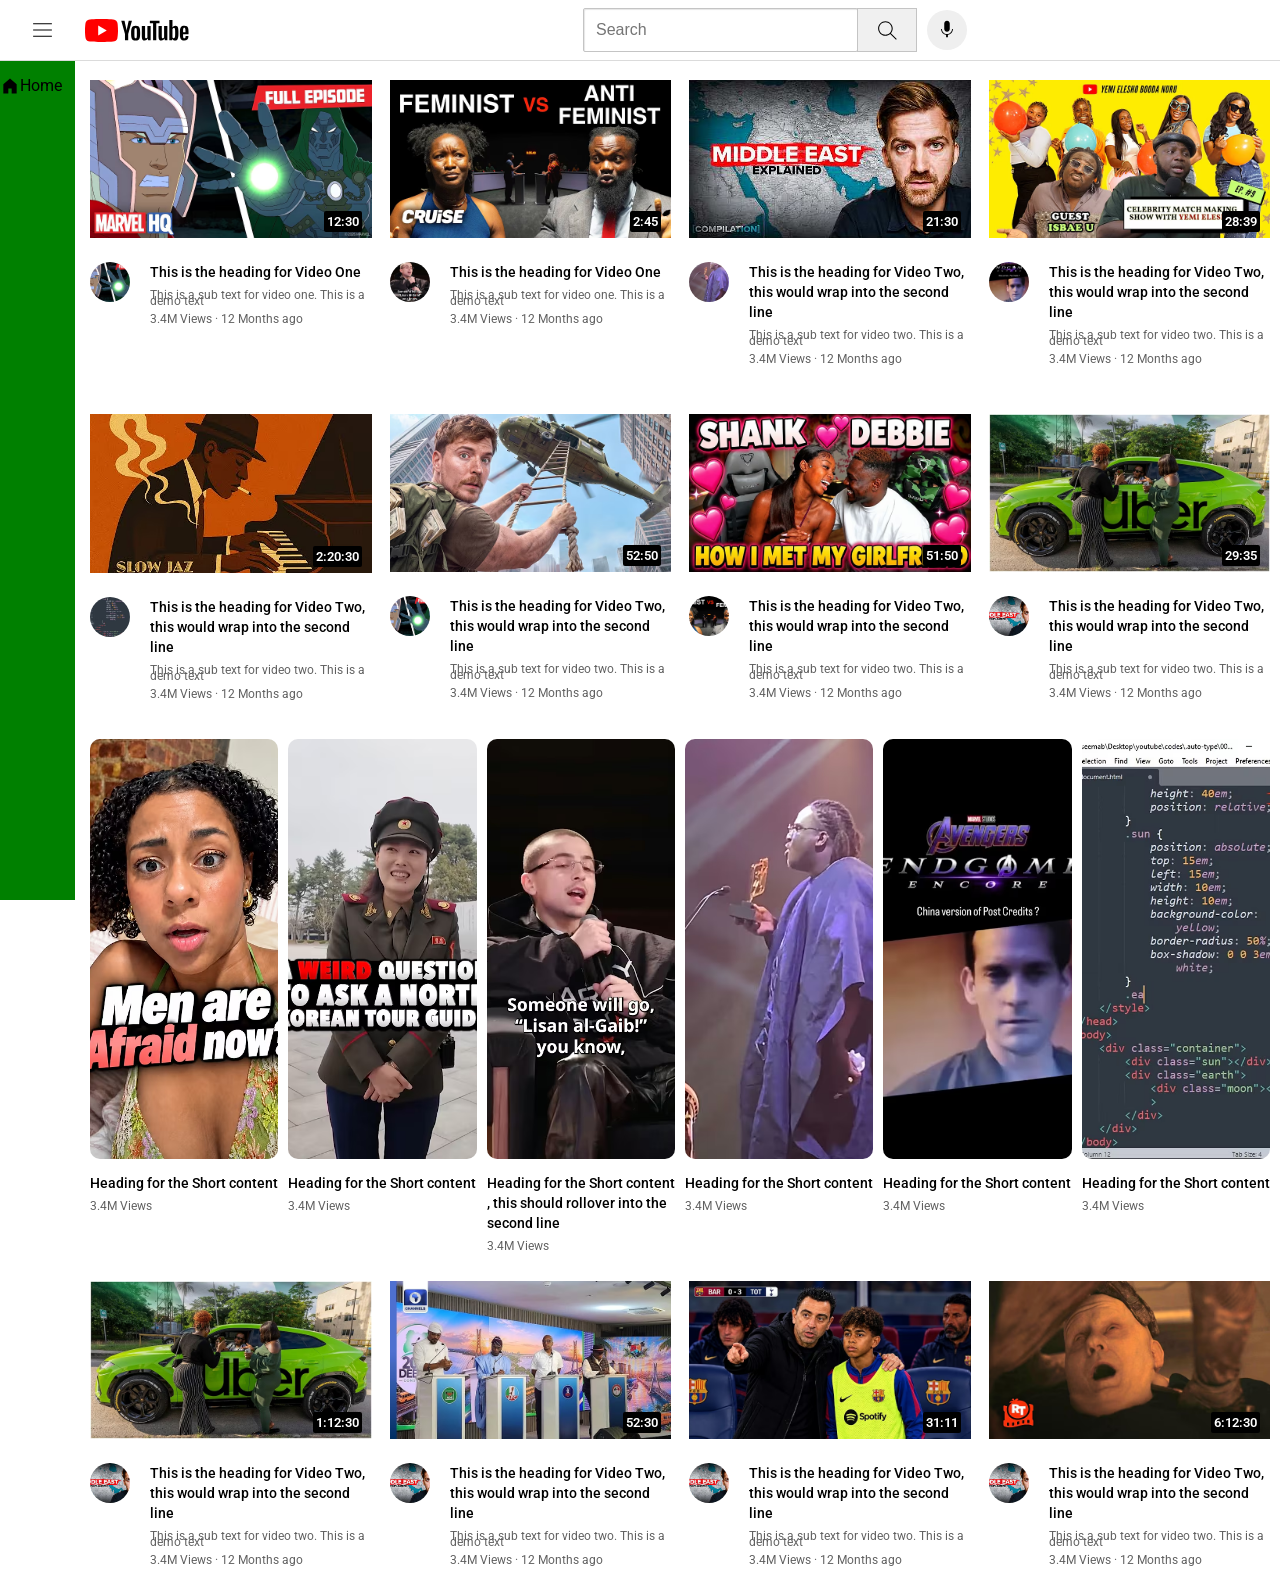
==== Youtube-build/youtube.html @ 96f2fd18 "ed sic ed nictum ed nitacvre" ====
<!DOCTYPE html>
<html>
  <head>
    <title>Youtube's Practice Build</title>
    <link rel="stylesheet" href="styles/header.css">
	<link rel="stylesheet" href="styles/content.css">
	<link rel="stylesheet" href="styles/sidebar.css">
		<link rel="preconnect" href="https://fonts.googleapis.com">
		<link rel="preconnect" href="https://fonts.gstatic.com" crossorigin>
		<link href="https://fonts.googleapis.com/css2?family=Roboto:ital,wght@0,100..900;1,100..900&display=swap" rel="stylesheet">
  </head>

  <body>
	<!-- main-website-header -->
	<div class="main-header">
		<div class="left-header">
			<img class="hamburg"
			src="icons/hamburger-menu.svg">
			<img class="ytlogo"
			src="icons/youtube-logo.svg">
		</div>
		<div class="middle-header">
			<input class="search-bar" type="text-area" 
        	placeholder="Search">
			<button class="search">
				<img class="search-img"
				src="icons/search.svg">
			</button>
			<button class="voice">
				<img class="voice-img"
				src="icons/voice-search-icon.svg">
			</button>
		</div>
		<div class="right-header">
			<button class="upload">
				<img class="noted" src="icons/upload.svg">	
			</button>
			<button class="apps">
				<img class="noted"src="icons/youtube-apps.svg">
			</button>
			<div class="notifications">
				<img class="noted" src="icons/notifications.svg">
				<div class="notification-counter">
						3
				</div>
			</div>
			</button>
			<img class="channel-img" src="img-1.jpg">
			</button>
		</div>
		
	</div>

	<div class="sidebar">
		<div class="sidebar-content">
			<img class="sidebar-icon" src="icons/home.svg">
			<p>
				Home 
			</p>
		</div>
		<div></div>
		<div></div>
		<div></div>
		<div></div>
		<div></div>

	</div>	

<!-- website-content-start-section -->
  <div class="website-content">
	<div class="container">
		<div class="first-row">
		<img class= "img-1" src="img-1.jpg"> 
			<div class="video-time">
					12:30
			</div>
		</div>
		<div class="second-row">
			<div>
				<img class= "thumbnail" src ="img-1.jpg">
			</div>
			<div>
						<p class= "text-header">
			This is the heading for Video One
		</p>
		<p class="subtext">
			This is a sub text for video one. This is a demo text
		</p>
		<p class="stats">
			3.4M Views &#183; 12 Months ago
		</p>
			</div>
		</div>
	</div>

		<div class="container">
		<div class="first-row">
		<img class= "img-1" src="img-2.jpg"> 
			<div class="video-time">
					2:45
			</div>
		</div>
		<div class="second-row">
			<div>
				<img class= "thumbnail" src ="img-02.jpg">
			</div>
			<div>
						<p class= "text-header">
			This is the heading for Video One
		</p>
		<p class="subtext">
			This is a sub text for video one. This is a demo text
		</p>
		<p class="stats">
			3.4M Views &#183; 12 Months ago
		</p>
			</div>
		</div>
	</div>
  		

	<div class="container">
			<div class="first-row">
				<img class= "img-1" src="img-3.jpg"> 
					<div class="video-time">
					21:30
					</div>
			</div>
			<div class="second-row">
				<div>
						<img class= "thumbnail" src="img-03.jpg">
				</div>
				<div>
						<p class= "text-header">
					This is the heading for Video Two, this would wrap into the second line
				</p>
				<p class="subtext">
			This is a sub text for video two. This is a demo text
				</p>
			<p class="stats">
			3.4M Views &#183; 12 Months ago
				</p>
				</div>
			</div>
	</div>


	<div class="container">
			<div class="first-row">
				<img class= "img-1" src="img-4.jpg"> 
					<div class="video-time">
					28:39
				  </div>
			</div>
			<div class="second-row">
				<div>
						<img class= "thumbnail" src="img-04.jpg">
				</div>
				<div>
						<p class= "text-header">
					This is the heading for Video Two, this would wrap into the second line
				</p>
				<p class="subtext">
			This is a sub text for video two. This is a demo text
				</p>
			<p class="stats">
			3.4M Views &#183; 12 Months ago
				</p>
				</div>
			</div>
	</div>

	<div class="container">
			<div class="first-row">
				<img class= "img-1" src="img-5.jpg">
					<div class="video-time">
							2:20:30
					</div> 
			</div>
			<div class="second-row">
				<div>
						<img class= "thumbnail" src="img-05.jpg">
				</div>
				<div>
						<p class= "text-header">
					This is the heading for Video Two, this would wrap into the second line
				</p>
				<p class="subtext">
			This is a sub text for video two. This is a demo text
				</p>
			<p class="stats">
			3.4M Views &#183; 12 Months ago
				</p>
				</div>
			</div>
	</div>

	<div class="container">
			<div class="first-row">
				<img class= "img-1" src="img-6.jpg"> 
					<div class="video-time">
					52:50
					</div>
			</div>
			<div class="second-row">
				<div>
						<img class= "thumbnail" src="img-1.jpg">
				</div>
				<div>
						<p class= "text-header">
					This is the heading for Video Two, this would wrap into the second line
				</p>
				<p class="subtext">
			This is a sub text for video two. This is a demo text
				</p>
			<p class="stats">
			3.4M Views &#183; 12 Months ago
				</p>
				</div>
			</div>
	</div>


	<div class="container">
			<div class="first-row">
				<img class= "img-1" src="img-7.jpg"> 
					<div class="video-time">
					51:50
					</div>
			</div>
			<div class="second-row">
				<div>
						<img class= "thumbnail" src="img-2.jpg">
				</div>
				<div>
						<p class= "text-header">
					This is the heading for Video Two, this would wrap into the second line
				</p>
				<p class="subtext">
			This is a sub text for video two. This is a demo text
				</p>
			<p class="stats">
			3.4M Views &#183; 12 Months ago
				</p>
				</div>
			</div>
	</div>

	<div class="container">
			<div class="first-row">
				<img class= "img-1" src="img-8.jpg"> 
					<div class="video-time">
					29:35
					</div>
			</div>
			<div class="second-row">
				<div>
						<img class= "thumbnail" src="img-3.jpg">
				</div>
				<div>
						<p class= "text-header">
					This is the heading for Video Two, this would wrap into the second line
				</p>
				<p class="subtext">
			This is a sub text for video two. This is a demo text
				</p>
			<p class="stats">
			3.4M Views &#183; 12 Months ago
				</p>
				</div>
			</div>
	</div>

</div>     
<!-- website-content-end- -->

<!-- short section begins here  -->
 <div class = "shorts-content">
	<div class= "scont"> 
		<div>
			<img class="short-img" src="img-01.jpg">
		</div>
		<div class="shortcontent-second">
			<div>
				<p class="shortcontent-heading">
					Heading for the Short content </p>
			</div>
			<div>
			<p class="shortcontent-stats">
				3.4M Views </p>
			</div>
		</div>
	</div>

	<div class= "scont"> 
		<div>
			<img class="short-img" src="img-07.jpg">
		</div>
		<div class="shortcontent-second">
			<div>
				<p class="shortcontent-heading">
					Heading for the Short content </p>
			</div>
			<div>
			<p class="shortcontent-stats">
				3.4M Views </p>
			</div>
		</div>
	</div>

	<div class= "scont"> 
		<div>
			<img class="short-img" src="img-02.jpg">
		</div>
		<div class="shortcontent-second">
			<div>
				<p class="shortcontent-heading">
					Heading for the Short content , this should rollover into the second line</p>
			</div>
			<div>
			<p class="shortcontent-stats">
				3.4M Views </p>
			</div>
		</div>
	</div>

	<div class= "scont"> 
		<div>
			<img class="short-img" src="img-03.jpg">
		</div>
		<div class="shortcontent-second">
			<div>
				<p class="shortcontent-heading">
					Heading for the Short content </p>
			</div>
			<div>
			<p class="shortcontent-stats">
				3.4M Views </p>
			</div>
		</div>
	</div>

	<div class= "scont"> 
		<div>
			<img class="short-img" src="img-04.jpg">
		</div>
		<div class="shortcontent-second">
			<div>
				<p class="shortcontent-heading">
					Heading for the Short content </p>
			</div>
			<div>
			<p class="shortcontent-stats">
				3.4M Views </p>
			</div>
		</div>
	</div>

	<div class= "scont"> 
		<div>
			<img class="short-img" src="img-05.jpg">
		</div>
		<div class="shortcontent-second">
			<div>
				<p class="shortcontent-heading">
					Heading for the Short content </p>
			</div>
			<div>
			<p class="shortcontent-stats">
				3.4M Views </p>
			</div>
		</div>
	</div>

 </div>

 <!-- short section ends here -->
	
<div class="website-content">

	 <div class="container">
			<div class="first-row">
				<img class= "img-1" src="img-8.jpg"> 
					<div class="video-time">
					1:12:30
					</div>
			</div>
			<div class="second-row">
				<div>
						<img class= "thumbnail" src="img-3.jpg">
				</div>
				<div>
						<p class= "text-header">
					This is the heading for Video Two, this would wrap into the second line
				</p>
				<p class="subtext">
			This is a sub text for video two. This is a demo text
				</p>
			<p class="stats">
			3.4M Views &#183; 12 Months ago
				</p>
				</div>
			</div>
	</div>

	 <div class="container">
			<div class="first-row">
				<img class= "img-1" src="img-9.jpg"> 
					<div class="video-time">
					52:30
					</div>
			</div>
			<div class="second-row">
				<div>
						<img class= "thumbnail" src="img-3.jpg">
				</div>
				<div>
						<p class= "text-header">
					This is the heading for Video Two, this would wrap into the second line
				</p>
				<p class="subtext">
			This is a sub text for video two. This is a demo text
				</p>
			<p class="stats">
			3.4M Views &#183; 12 Months ago
				</p>
				</div>
			</div>
	</div>

	 <div class="container">
			<div class="first-row">
				<img class= "img-1" src="img-10.jpg"> 
					<div class="video-time">
					31:11
					</div>
			</div>
			<div class="second-row">
				<div>
						<img class= "thumbnail" src="img-3.jpg">
				</div>
				<div>
						<p class= "text-header">
					This is the heading for Video Two, this would wrap into the second line
				</p>
				<p class="subtext">
			This is a sub text for video two. This is a demo text
				</p>
			<p class="stats">
			3.4M Views &#183; 12 Months ago
				</p>
				</div>
			</div>
	</div>

	 <div class="container">
			<div class="first-row">
				<img class= "img-1" src="img-11.jpg"> 
					<div class="video-time">
					6:12:30
					</div>
			</div>
			<div class="second-row">
				<div>
						<img class= "thumbnail" src="img-3.jpg">
				</div>
				<div>
						<p class= "text-header">
					This is the heading for Video Two, this would wrap into the second line
				</p>
				<p class="subtext">
			This is a sub text for video two. This is a demo text
				</p>
			<p class="stats">
			3.4M Views &#183; 12 Months ago
				</p>
				</div>
			</div>
	</div>



</div>
  </body>

</html>
---- Youtube-build/styles/header.css ----
/* header styles */
.main-header{
	display:flex;
	flex-direction: row;
    height:60px;
    justify-content: space-between;
    position:fixed;
    top:0;
    right:0;
    left:0;
    background-color:white;
    border-bottom-width:1px;
    border-bottom-style:solid;
    border-bottom-color:rgb(219, 219, 219);
    z-index: 100;
}

.left-header{
    width: 10%;
    align-items: center;
    display:flex;
}

.hamburg{
    height:25px;
    margin-left: 30px;
    margin-right:30px;
}

.ytlogo{
    height:23px;
}

.middle-header{
    flex:1;
    margin-left:455px;
    margin-right: 455px;
    min-width: 30%;
    display:flex;
    align-items:center;
}
.search-bar{
  height:40px;
  flex:1;
  font-size:16px;
  border-width:1px;
  border-style:solid;
  border-color: rgb(196, 196, 196);
  border-radius: 2px;
  box-shadow: inset 1px 1px 1px rgba(0, 0, 0, 0.1);
  width:0;

}

.search-bar::placeholder{
    font-size: 16px;
    padding-left: 10px;

}
.search{
    height:44px;
    width: 60px;
    background-color: rgb(240, 240, 240);
    border-width:1px;
    border-style:solid;
    border-color: rgb(196, 196, 196);
    margin-left:-1px;
}
.search-img{
    height:25px;
    margin-top: 3px;
}

.voice{
    height:40px;
    width: 40px;
    margin-left:10px;
    border-style:none;
    border-radius:20px;
}

.voice-img{
    height:22px;
}

.right-header{
    width:14%;
    display:flex;
    align-items:center;
    justify-content: space-evenly;
}

.upload{
    width:40px;
    height:40px;
    border-style:none;
    background-color: white;
}

.apps{
    width:40px;
    height:40px;
    border-style:none;
    background-color: white;
}

.notifications{
    width:40px;
    height:40px;
    border-style:none;
    background-color: white;
    position:relative;
    padding:0;
}
.notification-counter{
    position:absolute;
    top:0;
    right:0;
    background-color: red;
    color: white;   
    font-size: 11px;
    font-family: Roboto, Arial;
    padding: 2px 5px;
    border-radius: 10px;  
}

.noted{
    height:25px;
}

.channel-img{
	width:30px;
	height: 30px;
	border-radius: 20px;
	object-fit: cover;
}
---- Youtube-build/styles/content.css ----
body{      
  font-family: "Roboto", Arial;
  margin:0;
  padding-top:80px;
  padding-left:80px;
}


/* website-content */


.website-content{
	display:grid;
	grid-template-columns:repeat(4, 1fr);
	column-gap:18px;
	row-gap:40px;
	margin-left:10px;
	margin-right:10px;
}
 .first-row{
	  position:relative;

 }
 .img-1{
  width:100%;

}

.video-time{
	background-color: black;
	color:white;
	position:absolute;
	right: 10px;
	bottom: 10px;
	font-size: 13px;
	padding:3px;
	font-family: "Roboto", Arial;
	font-weight: 600;
	border-radius:2px;
}

.second-row{
	margin-top: 20px;
	display:grid;
	grid-template-columns: 60px 1fr;	
	
}

.thumbnail{
	width:40px;
	height: 40px;
	border-radius: 30px;
	object-fit: cover;
}

.text-header{
	font-size: 14px;
	font-weight: 500;
	margin-top: 0px;
	margin-bottom: 10px;
	line-height: 20px;
}

.subtext, .stats{
	font-size: 12px;
	line-height:6px;
	color: rgb(96, 96, 96);
	margin-top: 0px;
	font-weight: 400;
}

.shorts-content{
	display:grid;
	grid-template-columns: repeat(6, 1fr);
	column-gap:10px;
	margin-left:10px;
	margin-right:10px;
	margin-top:30px;
	margin-bottom:20px;
}


.short-img{
	width: 100%;
	height:420px;
	object-fit: cover;
	border-radius: 10px;
}
.shortcontent-heading{
	font-size: 14px;
	font-weight: 500;
	margin-top: 10px;
	margin-bottom: 10px;
	line-height: 20px;
}

.shortcontent-stats{
	font-size: 12px;
	line-height:6px;
	color: rgb(96, 96, 96);
	margin-top: 0px;
	font-weight: 400;
}
---- Youtube-build/styles/sidebar.css ----
.sidebar{
    background-color: green;
    position:fixed;
    bottom:0;
    left:0;
    width:75px;
    top: 60px;

}

.sidebar-icon{
    height:20px;
}

.sidebar-content{
    display:flex;
    align-items: center;
}
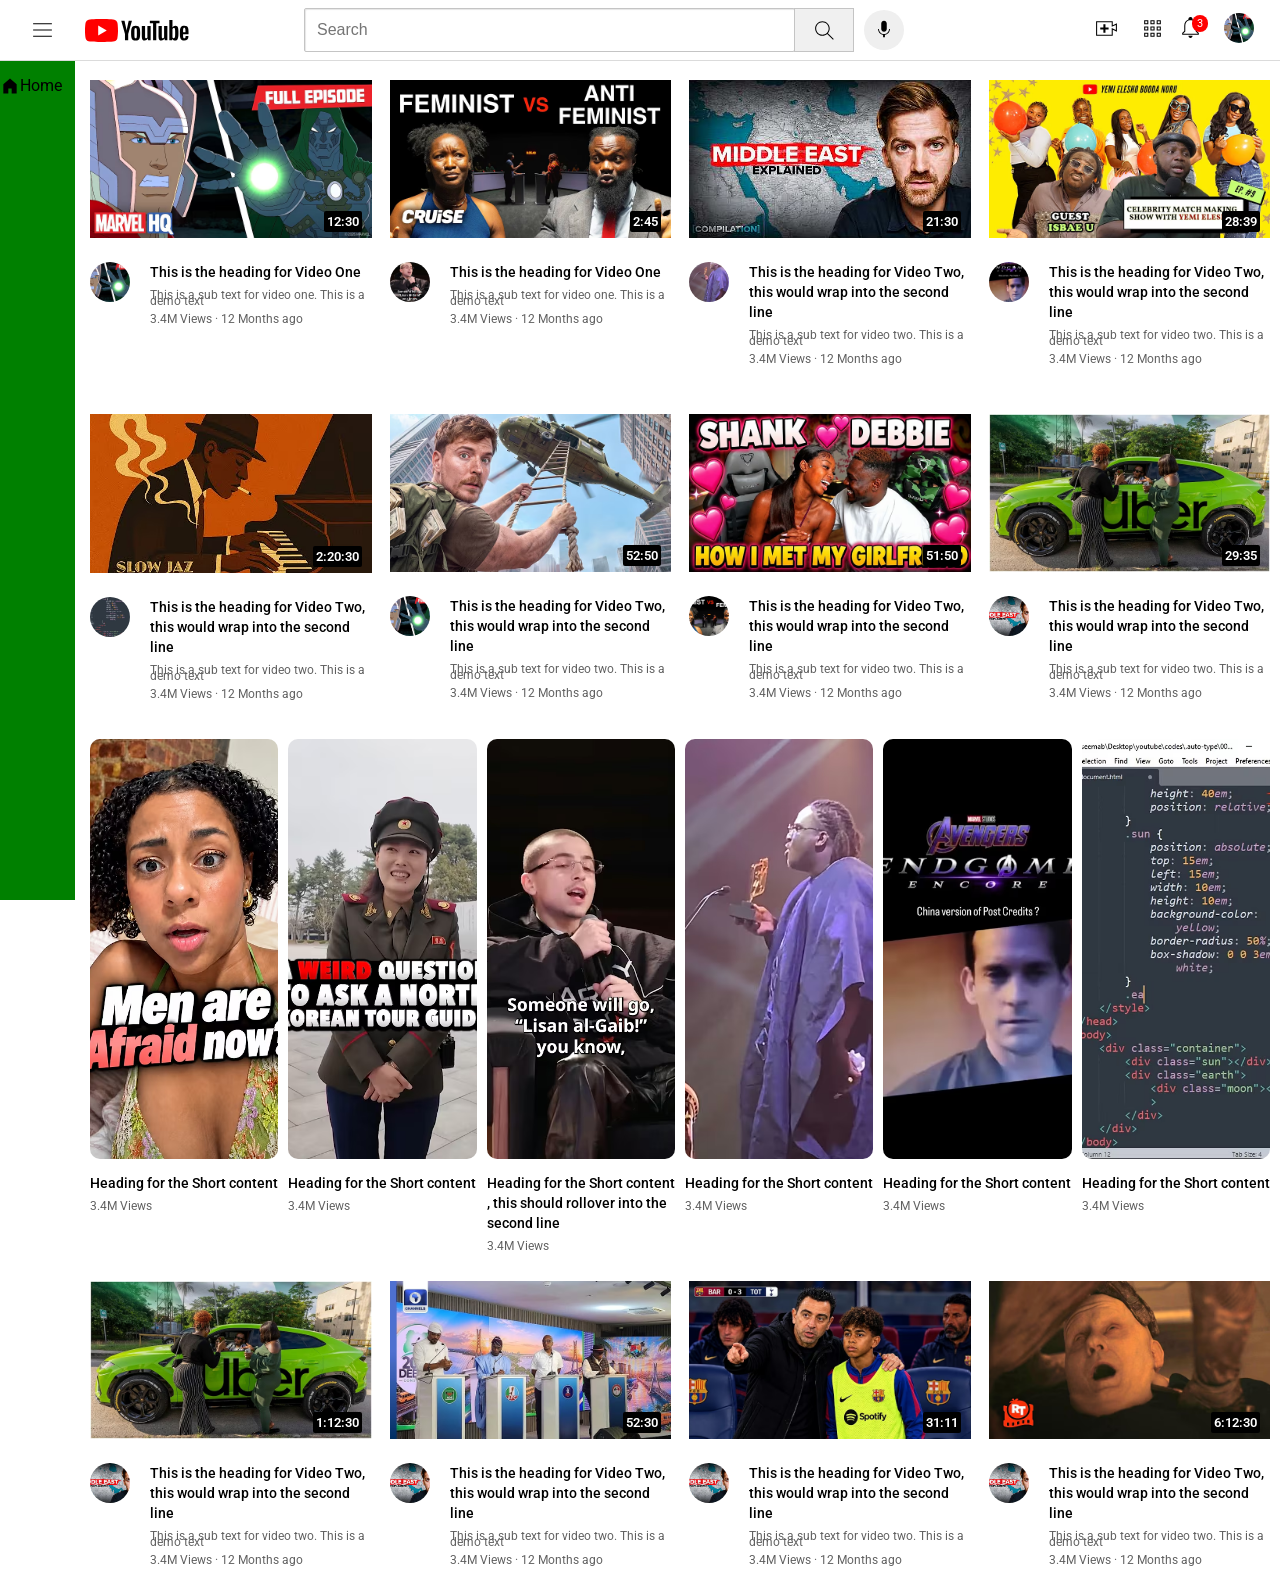
==== commit 5832fbc0: "fixx" ====
--- a/Youtube-build/youtube.html
+++ b/Youtube-build/youtube.html
@@ -12,7 +12,7 @@
 
   <body>
 	<!-- main-website-header -->
-	<div class="main-header">
+	<section class="main-header">
 		<div class="left-header">
 			<img class="hamburg"
 			src="icons/hamburger-menu.svg">
@@ -49,9 +49,9 @@
 			</button>
 		</div>
 		
-	</div>
-
-	<div class="sidebar">
+	</section>
+
+	<section class="sidebar">
 		<div class="sidebar-content">
 			<img class="sidebar-icon" src="icons/home.svg">
 			<p>
@@ -64,10 +64,10 @@
 		<div></div>
 		<div></div>
 
-	</div>	
+	</section>	
 
 <!-- website-content-start-section -->
-  <div class="website-content">
+  <section class="website-content">
 	<div class="container">
 		<div class="first-row">
 		<img class= "img-1" src="img-1.jpg"> 
@@ -271,11 +271,11 @@
 			</div>
 	</div>
 
-</div>     
+</section>     
 <!-- website-content-end- -->
 
 <!-- short section begins here  -->
- <div class = "shorts-content">
+ <section class = "shorts-content">
 	<div class= "scont"> 
 		<div>
 			<img class="short-img" src="img-01.jpg">
@@ -372,11 +372,11 @@
 		</div>
 	</div>
 
- </div>
+</section>
 
  <!-- short section ends here -->
 	
-<div class="website-content">
+<section class="website-content">
 
 	 <div class="container">
 			<div class="first-row">
@@ -480,7 +480,7 @@
 
 
 
-</div>
+</section>
   </body>
 
 </html>
--- a/Youtube-build/styles/header.css
+++ b/Youtube-build/styles/header.css
@@ -19,6 +19,7 @@
     width: 10%;
     align-items: center;
     display:flex;
+    flex-shrink: 0;
 }
 
 .hamburg{
@@ -31,14 +32,16 @@
     height:23px;
 }
 
-.middle-header{
-    flex:1;
-    margin-left:455px;
-    margin-right: 455px;
-    min-width: 30%;
-    display:flex;
-    align-items:center;
+.middle-header {
+    flex: 1;
+    min-width: 0;
+    max-width: 600px;
+    margin-left: 40px;
+    margin-right: 40px;
+    display: flex;
+    align-items: center;
 }
+
 .search-bar{
   height:40px;
   flex:1;
@@ -84,10 +87,12 @@
 }
 
 .right-header{
-    width:14%;
+    flex-shrink:0;
     display:flex;
     align-items:center;
-    justify-content: space-evenly;
+    justify-content:space-evenly;
+    padding-right:20px;
+    width:180px;
 }
 
 .upload{
@@ -111,11 +116,12 @@
     background-color: white;
     position:relative;
     padding:0;
+    margin-top: 10px;
 }
 .notification-counter{
     position:absolute;
     top:0;
-    right:0;
+    right: 10px;
     background-color: red;
     color: white;   
     font-size: 11px;
@@ -133,4 +139,5 @@
 	height: 30px;
 	border-radius: 20px;
 	object-fit: cover;
+    margin-bottom:5px;
 }
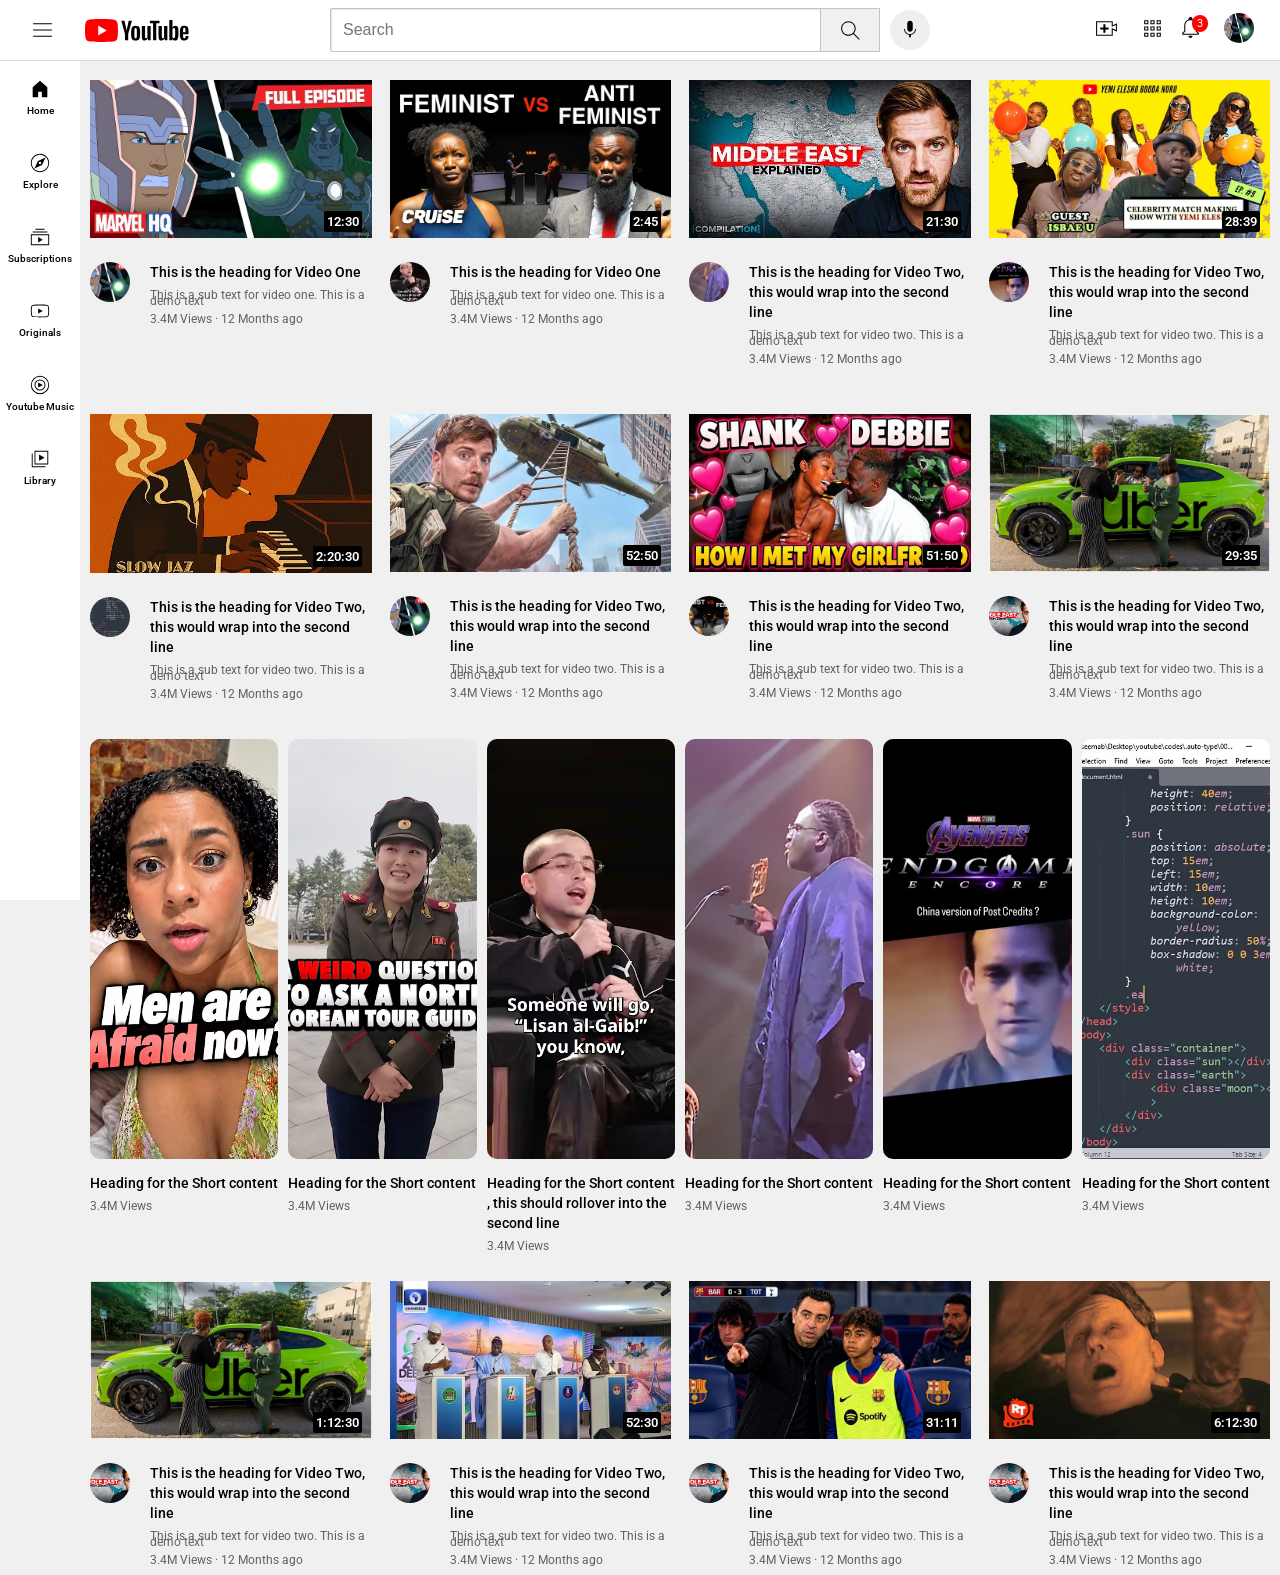
==== commit 21a886d7: "latest changes" ====
--- a/Youtube-build/youtube.html
+++ b/Youtube-build/youtube.html
@@ -53,16 +53,65 @@
 
 	<section class="sidebar">
 		<div class="sidebar-content">
+			<div>
 			<img class="sidebar-icon" src="icons/home.svg">
+			</div>
+			<div class="sidebar-text">
 			<p>
 				Home 
 			</p>
-		</div>
-		<div></div>
-		<div></div>
-		<div></div>
-		<div></div>
-		<div></div>
+			</div>
+		</div>
+		<div class="sidebar-content">
+			<div>
+			<img class="sidebar-icon" src="icons/explore.svg">
+			</div>
+			<div class="sidebar-text">
+			<p>
+				Explore 
+			</p>
+			</div>
+		</div>
+		<div class="sidebar-content">
+			<div>
+			<img class="sidebar-icon" src="icons/subscriptions.svg">
+			</div>
+			<div class="sidebar-text">
+			<p>
+				Subscriptions 
+			</p>
+			</div>
+		</div>
+		<div class="sidebar-content">
+			<div>
+			<img class="sidebar-icon" src="icons/originals.svg">
+			</div>
+			<div class="sidebar-text">
+			<p>
+				Originals
+			</p>
+			</div>
+		</div>
+		<div class="sidebar-content">
+			<div>
+			<img class="sidebar-icon" src="icons/youtube-music.svg">
+			</div>
+			<div class="sidebar-text">
+			<p>
+				Youtube Music
+			</p>
+			</div>
+		</div>
+		<div class="sidebar-content">
+			<div>
+			<img class="sidebar-icon" src="icons/library.svg">
+			</div>
+			<div class="sidebar-text">
+			<p>
+				Library
+			</p>
+			</div>
+		</div>
 
 	</section>	
 
--- a/Youtube-build/styles/header.css
+++ b/Youtube-build/styles/header.css
@@ -16,7 +16,7 @@
 }
 
 .left-header{
-    width: 10%;
+    width: 180px;
     align-items: center;
     display:flex;
     flex-shrink: 0;
@@ -27,9 +27,15 @@
     margin-left: 30px;
     margin-right:30px;
 }
+.hamburg:hover{
+    cursor:pointer;
+}
 
 .ytlogo{
     height:23px;
+}
+.ytlogo:hover{
+    cursor:pointer;
 }
 
 .middle-header {
@@ -58,8 +64,8 @@
 .search-bar::placeholder{
     font-size: 16px;
     padding-left: 10px;
+}
 
-}
 .search{
     height:44px;
     width: 60px;
@@ -68,6 +74,9 @@
     border-style:solid;
     border-color: rgb(196, 196, 196);
     margin-left:-1px;
+}
+.search:hover{
+    cursor:pointer;
 }
 .search-img{
     height:25px;
@@ -81,10 +90,14 @@
     border-style:none;
     border-radius:20px;
 }
+.voice:hover{
+    cursor:pointer;
+}
 
 .voice-img{
     height:22px;
 }
+
 
 .right-header{
     flex-shrink:0;
@@ -118,6 +131,10 @@
     padding:0;
     margin-top: 10px;
 }
+.notifications:hover{
+    cursor:pointer;
+}
+
 .notification-counter{
     position:absolute;
     top:0;
@@ -133,6 +150,9 @@
 .noted{
     height:25px;
 }
+.noted:hover{
+    cursor:pointer;
+}
 
 .channel-img{
 	width:30px;
@@ -140,4 +160,7 @@
 	border-radius: 20px;
 	object-fit: cover;
     margin-bottom:5px;
+}
+.channel-img:hover{
+    cursor:pointer;
 }
--- a/Youtube-build/styles/content.css
+++ b/Youtube-build/styles/content.css
@@ -3,6 +3,7 @@
   margin:0;
   padding-top:80px;
   padding-left:80px;
+  background-color: rgb(240, 240, 240);
 }
 
 
@@ -23,7 +24,9 @@
  }
  .img-1{
   width:100%;
-
+}	
+.img-1:hover{
+	cursor:pointer;
 }
 
 .video-time{
@@ -52,6 +55,9 @@
 	border-radius: 30px;
 	object-fit: cover;
 }
+.thumbnail:hover{
+	cursor:pointer;
+}
 
 .text-header{
 	font-size: 14px;
@@ -60,13 +66,20 @@
 	margin-bottom: 10px;
 	line-height: 20px;
 }
+.text-header:hover{
+	cursor:pointer;
+}
 
-.subtext, .stats{
+.subtext, 
+.stats{
 	font-size: 12px;
 	line-height:6px;
 	color: rgb(96, 96, 96);
 	margin-top: 0px;
 	font-weight: 400;
+}
+.subtext:hover{
+	cursor:pointer;
 }
 
 .shorts-content{
@@ -86,6 +99,11 @@
 	object-fit: cover;
 	border-radius: 10px;
 }
+.short-img:hover, 
+.shortcontent-heading:hover{
+	cursor:pointer;
+}
+
 .shortcontent-heading{
 	font-size: 14px;
 	font-weight: 500;
--- a/Youtube-build/styles/sidebar.css
+++ b/Youtube-build/styles/sidebar.css
@@ -1,18 +1,34 @@
-.sidebar{
-    background-color: green;
-    position:fixed;
-    bottom:0;
-    left:0;
-    width:75px;
+.sidebar {
+    background-color: white;
+    position: fixed;
+    bottom: 0;
+    left: 0;
+    width: 80px;
     top: 60px;
+}
+
+.sidebar-content {
+    display: flex;
+    flex-direction: column;
+    align-items: center;
+    justify-content: center;
+    width: 100%;
+    height: 74px;
+}
+
+.sidebar-content:hover{
+background-color:rgb(216, 216, 216);
+cursor:pointer;
 
 }
-
-.sidebar-icon{
-    height:20px;
+.sidebar-icon {
+    display: block;
+    height: 22px;
 }
 
-.sidebar-content{
-    display:flex;
-    align-items: center;
+.sidebar-text p {
+    margin: 5px 0 0 0;
+    font-family: "Roboto", Arial;
+    font-size: 10px;
+    font-weight: 500;
 }
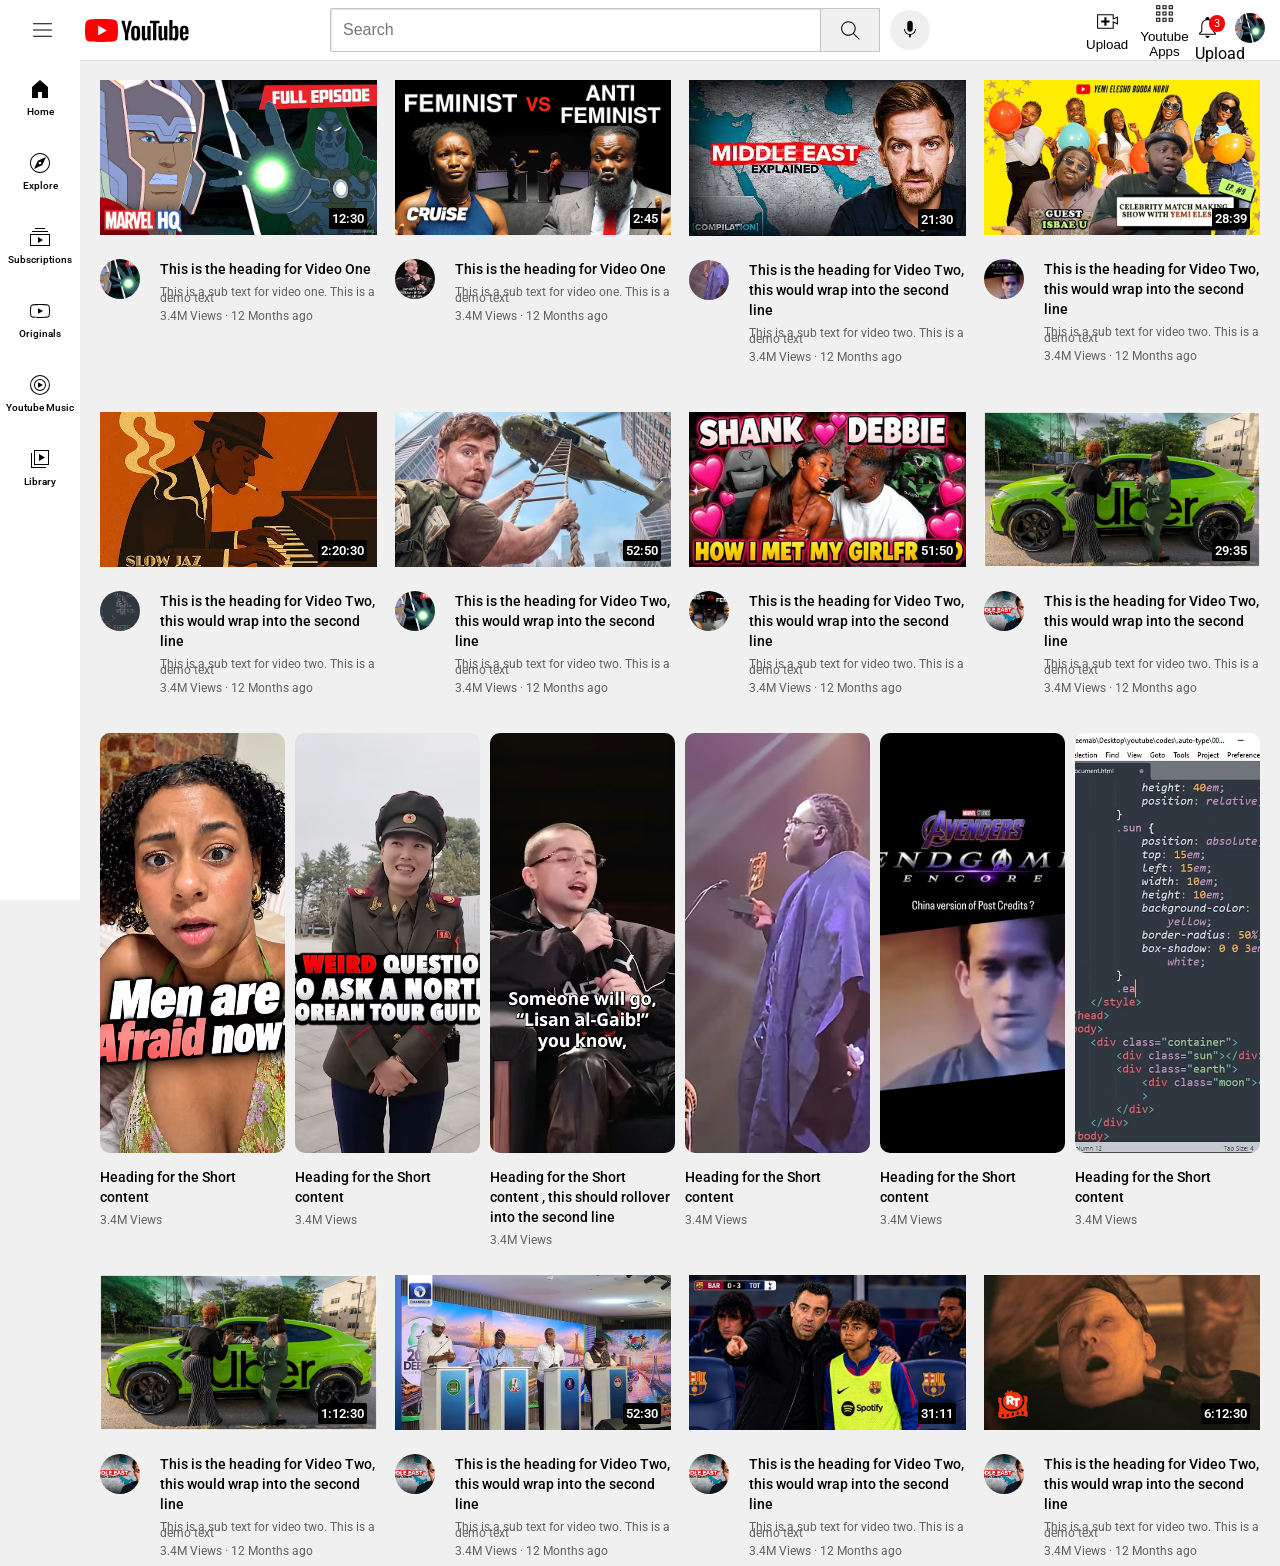
==== commit 048332c9: "Tatunkhamun" ====
--- a/Youtube-build/youtube.html
+++ b/Youtube-build/youtube.html
@@ -25,6 +25,9 @@
 			<button class="search">
 				<img class="search-img"
 				src="icons/search.svg">
+					<div class="tooltip">
+						Search
+					</div>
 			</button>
 			<button class="voice">
 				<img class="voice-img"
@@ -33,16 +36,25 @@
 		</div>
 		<div class="right-header">
 			<button class="upload">
-				<img class="noted" src="icons/upload.svg">	
+				<img class="noted" src="icons/upload.svg">
+				<div class="tooltip">
+					Upload
+				</div>	
 			</button>
 			<button class="apps">
 				<img class="noted"src="icons/youtube-apps.svg">
+				<div class="tooltip">
+					Youtube Apps
+				</div>	
 			</button>
 			<div class="notifications">
 				<img class="noted" src="icons/notifications.svg">
 				<div class="notification-counter">
 						3
 				</div>
+				<div class="tooltip">
+					Upload
+				</div>	
 			</div>
 			</button>
 			<img class="channel-img" src="img-1.jpg">
@@ -54,7 +66,7 @@
 	<section class="sidebar">
 		<div class="sidebar-content">
 			<div>
-			<img class="sidebar-icon" src="icons/home.svg">
+			<img src="icons/home.svg">
 			</div>
 			<div class="sidebar-text">
 			<p>
@@ -64,7 +76,7 @@
 		</div>
 		<div class="sidebar-content">
 			<div>
-			<img class="sidebar-icon" src="icons/explore.svg">
+			<img src="icons/explore.svg">
 			</div>
 			<div class="sidebar-text">
 			<p>
@@ -74,7 +86,7 @@
 		</div>
 		<div class="sidebar-content">
 			<div>
-			<img class="sidebar-icon" src="icons/subscriptions.svg">
+			<img src="icons/subscriptions.svg">
 			</div>
 			<div class="sidebar-text">
 			<p>
@@ -84,7 +96,7 @@
 		</div>
 		<div class="sidebar-content">
 			<div>
-			<img class="sidebar-icon" src="icons/originals.svg">
+			<img src="icons/originals.svg">
 			</div>
 			<div class="sidebar-text">
 			<p>
@@ -94,7 +106,7 @@
 		</div>
 		<div class="sidebar-content">
 			<div>
-			<img class="sidebar-icon" src="icons/youtube-music.svg">
+			<img src="icons/youtube-music.svg">
 			</div>
 			<div class="sidebar-text">
 			<p>
@@ -104,7 +116,7 @@
 		</div>
 		<div class="sidebar-content">
 			<div>
-			<img class="sidebar-icon" src="icons/library.svg">
+			<img src="icons/library.svg">
 			</div>
 			<div class="sidebar-text">
 			<p>
--- a/Youtube-build/styles/header.css
+++ b/Youtube-build/styles/header.css
@@ -74,7 +74,27 @@
     border-style:solid;
     border-color: rgb(196, 196, 196);
     margin-left:-1px;
-}
+    position:relative;
+}
+.search .tooltip{
+    font-family: "Roboto", Arial;
+    position:absolute;
+    bottom: -45px;
+    padding-top: 4px;
+    padding-bottom: 4px;
+    padding-left:8px;
+    padding-right:8px;
+    background-color:gray;
+    color:white;
+    font-size:11px;
+    opacity: 0;
+    transition: opacity(0.15s);
+}
+
+.search:hover .tooltip{
+    opacity:1;
+}
+
 .search:hover{
     cursor:pointer;
 }
@@ -107,19 +127,39 @@
     padding-right:20px;
     width:180px;
 }
+   
 
 .upload{
-    width:40px;
-    height:40px;
     border-style:none;
     background-color: white;
-}
+    position:relative;
+}
+/* .upload:hover .tooltip{
+    opacity:1;
+}
+.tooltip{
+    font-family: "Roboto", Arial;
+    position:absolute;
+    bottom:-35px;
+    margin-left:-10px;
+    padding-top: 4px;
+    padding-bottom: 4px;
+    padding-left:8px;
+    padding-right:8px;
+    background-color:gray;
+    color:white;
+    font-size:11px;
+    opacity: 0;
+} */
+
 
 .apps{
-    width:40px;
-    height:40px;
     border-style:none;
     background-color: white;
+    position:relative;
+}
+.apps:hover .tooltip{
+    opacity:1;
 }
 
 .notifications{
@@ -127,7 +167,7 @@
     height:40px;
     border-style:none;
     background-color: white;
-    position:relative;
+    position:relative;  
     padding:0;
     margin-top: 10px;
 }
@@ -152,6 +192,7 @@
 }
 .noted:hover{
     cursor:pointer;
+    
 }
 
 .channel-img{
--- a/Youtube-build/styles/content.css
+++ b/Youtube-build/styles/content.css
@@ -2,8 +2,10 @@
   font-family: "Roboto", Arial;
   margin:0;
   padding-top:80px;
-  padding-left:80px;
+  padding-left:90px;
+  padding-right:10px;
   background-color: rgb(240, 240, 240);
+  z-index:100;
 }
 
 
--- a/Youtube-build/styles/sidebar.css
+++ b/Youtube-build/styles/sidebar.css
@@ -5,13 +5,14 @@
     left: 0;
     width: 80px;
     top: 60px;
+    z-index:200;
 }
 
 .sidebar-content {
     display: flex;
-    flex-direction: column;
     align-items: center;
     justify-content: center;
+    flex-direction: column;
     width: 100%;
     height: 74px;
 }
@@ -21,9 +22,9 @@
 cursor:pointer;
 
 }
-.sidebar-icon {
+.sidebar-content img {
     display: block;
-    height: 22px;
+    height: 24px;
 }
 
 .sidebar-text p {
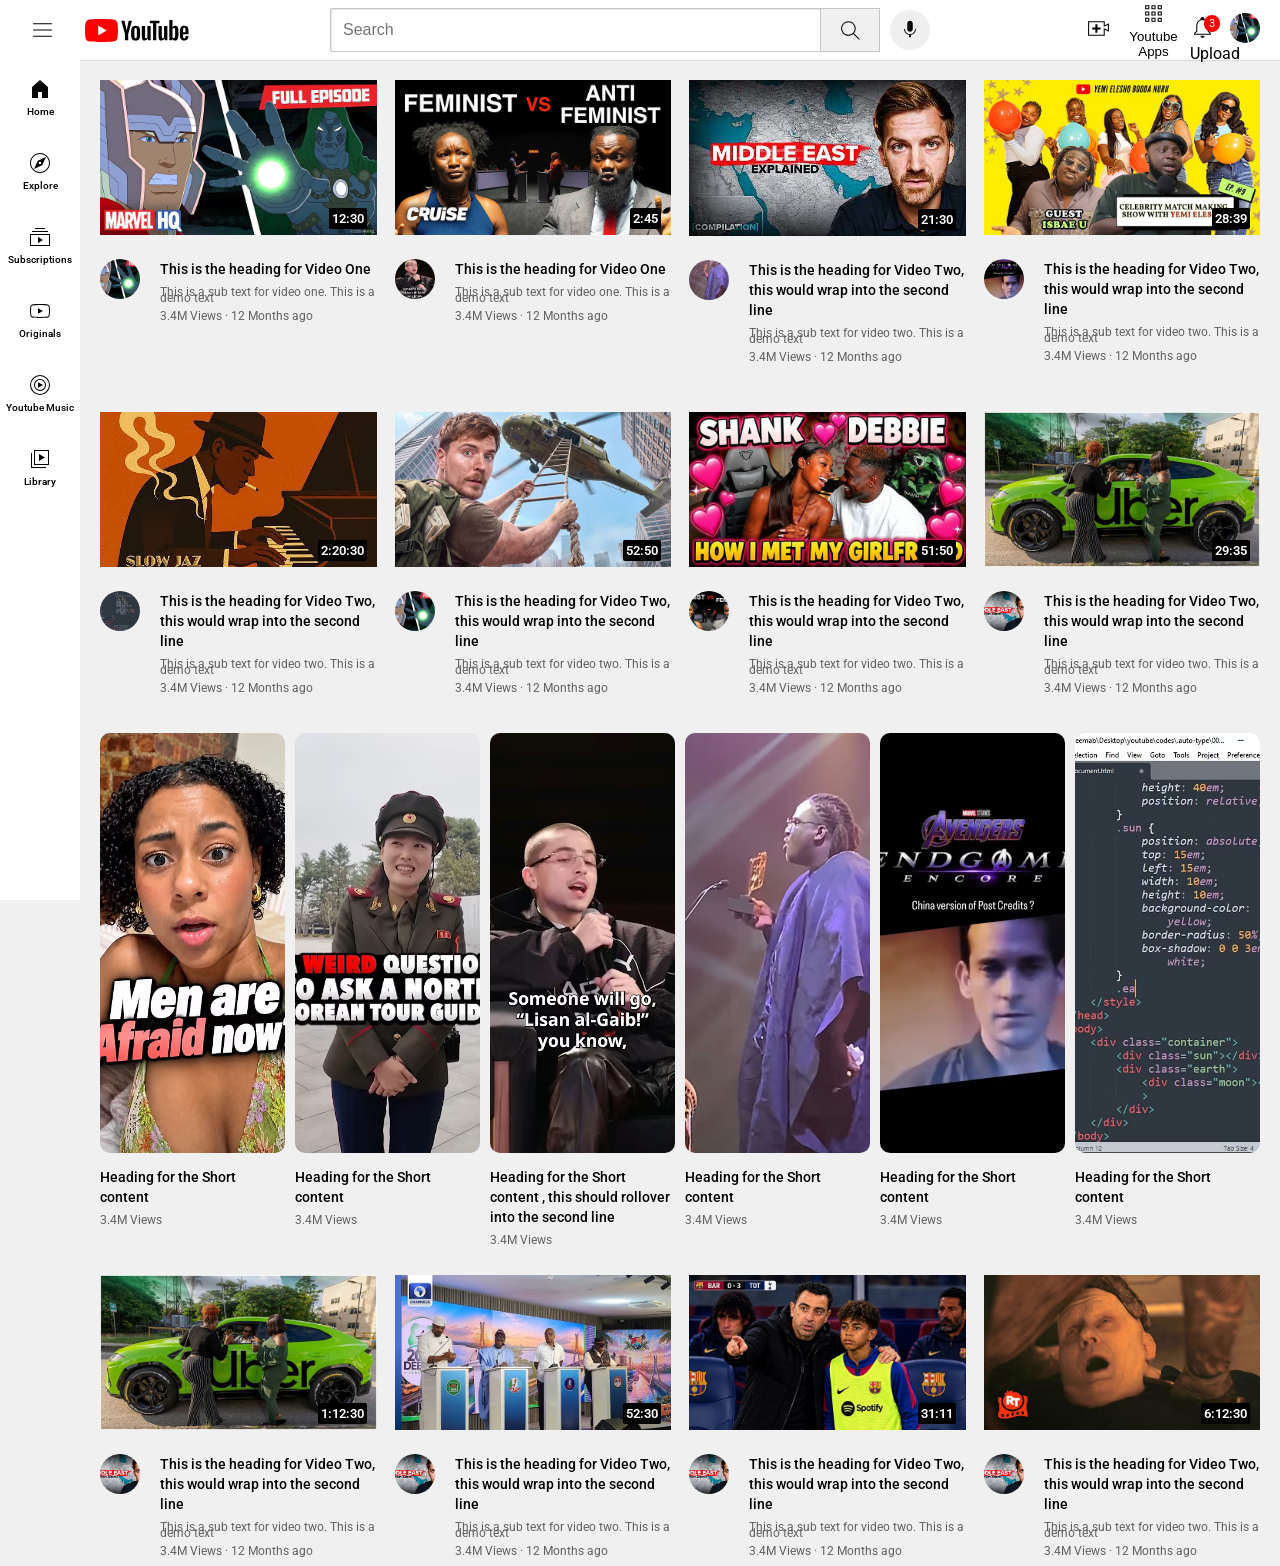
==== commit a8fdc2a4: "holy holy holy" ====
--- a/Youtube-build/youtube.html
+++ b/Youtube-build/youtube.html
@@ -32,6 +32,9 @@
 			<button class="voice">
 				<img class="voice-img"
 				src="icons/voice-search-icon.svg">
+					<div class="tooltip"> 
+						Voice Search 
+					</div>
 			</button>
 		</div>
 		<div class="right-header">
@@ -154,30 +157,30 @@
 		</div>
 	</div>
 
-		<div class="container">
-		<div class="first-row">
-		<img class= "img-1" src="img-2.jpg"> 
-			<div class="video-time">
-					2:45
-			</div>
-		</div>
-		<div class="second-row">
-			<div>
-				<img class= "thumbnail" src ="img-02.jpg">
-			</div>
-			<div>
-						<p class= "text-header">
-			This is the heading for Video One
-		</p>
-		<p class="subtext">
-			This is a sub text for video one. This is a demo text
-		</p>
-		<p class="stats">
-			3.4M Views &#183; 12 Months ago
-		</p>
-			</div>
-		</div>
-	</div>
+	<div class="container">
+			<div class="first-row">
+			<img class= "img-1" src="img-2.jpg"> 
+				<div class="video-time">
+						2:45
+				</div>
+			</div>
+			<div class="second-row">
+				<div>
+					<img class= "thumbnail" src ="img-02.jpg">
+				</div>
+				<div>
+							<p class= "text-header">
+				This is the heading for Video One
+			</p>
+			<p class="subtext">
+				This is a sub text for video one. This is a demo text
+			</p>
+			<p class="stats">
+				3.4M Views &#183; 12 Months ago
+			</p>
+				</div>
+			</div>
+		</div>
   		
 
 	<div class="container">
--- a/Youtube-build/styles/header.css
+++ b/Youtube-build/styles/header.css
@@ -75,20 +75,21 @@
     border-color: rgb(196, 196, 196);
     margin-left:-1px;
     position:relative;
-}
+} 
 .search .tooltip{
     font-family: "Roboto", Arial;
     position:absolute;
-    bottom: -45px;
+    bottom:  -30px;
     padding-top: 4px;
     padding-bottom: 4px;
     padding-left:8px;
     padding-right:8px;
     background-color:gray;
     color:white;
-    font-size:11px;
+    font-size: 12px;
     opacity: 0;
-    transition: opacity(0.15s);
+    transition: opacity 0.15s;
+    pointer-events: none;
 }
 
 .search:hover .tooltip{
@@ -109,6 +110,29 @@
     margin-left:10px;
     border-style:none;
     border-radius:20px;
+    position: relative;
+}
+
+.voice .tooltip{
+    font-family: "Roboto", Arial;
+    position:absolute;
+    bottom:  -30px;
+    left:-30px;
+    padding-top: 4px;
+    padding-bottom: 4px;
+    padding-left:8px;
+    padding-right:8px;
+    background-color:gray;
+    color:white;
+    font-size: 12px;
+    width:70px;
+    opacity: 0;
+    transition: opacity 0.15s;
+    pointer-events: none;
+
+}
+.voice:hover .tooltip{
+    opacity:1;
 }
 .voice:hover{
     cursor:pointer;
@@ -134,13 +158,11 @@
     background-color: white;
     position:relative;
 }
-/* .upload:hover .tooltip{
-    opacity:1;
-}
-.tooltip{
+
+.upload .tooltip{
     font-family: "Roboto", Arial;
     position:absolute;
-    bottom:-35px;
+    bottom:-30px;
     margin-left:-10px;
     padding-top: 4px;
     padding-bottom: 4px;
@@ -149,8 +171,13 @@
     background-color:gray;
     color:white;
     font-size:11px;
+    width:40px; 
     opacity: 0;
-} */
+}
+
+.upload:hover .tooltip{
+    opacity:1;
+}
 
 
 .apps{
--- a/Youtube-build/styles/content.css
+++ b/Youtube-build/styles/content.css
@@ -22,8 +22,8 @@
 }
  .first-row{
 	  position:relative;
+ }
 
- }
  .img-1{
   width:100%;
 }	
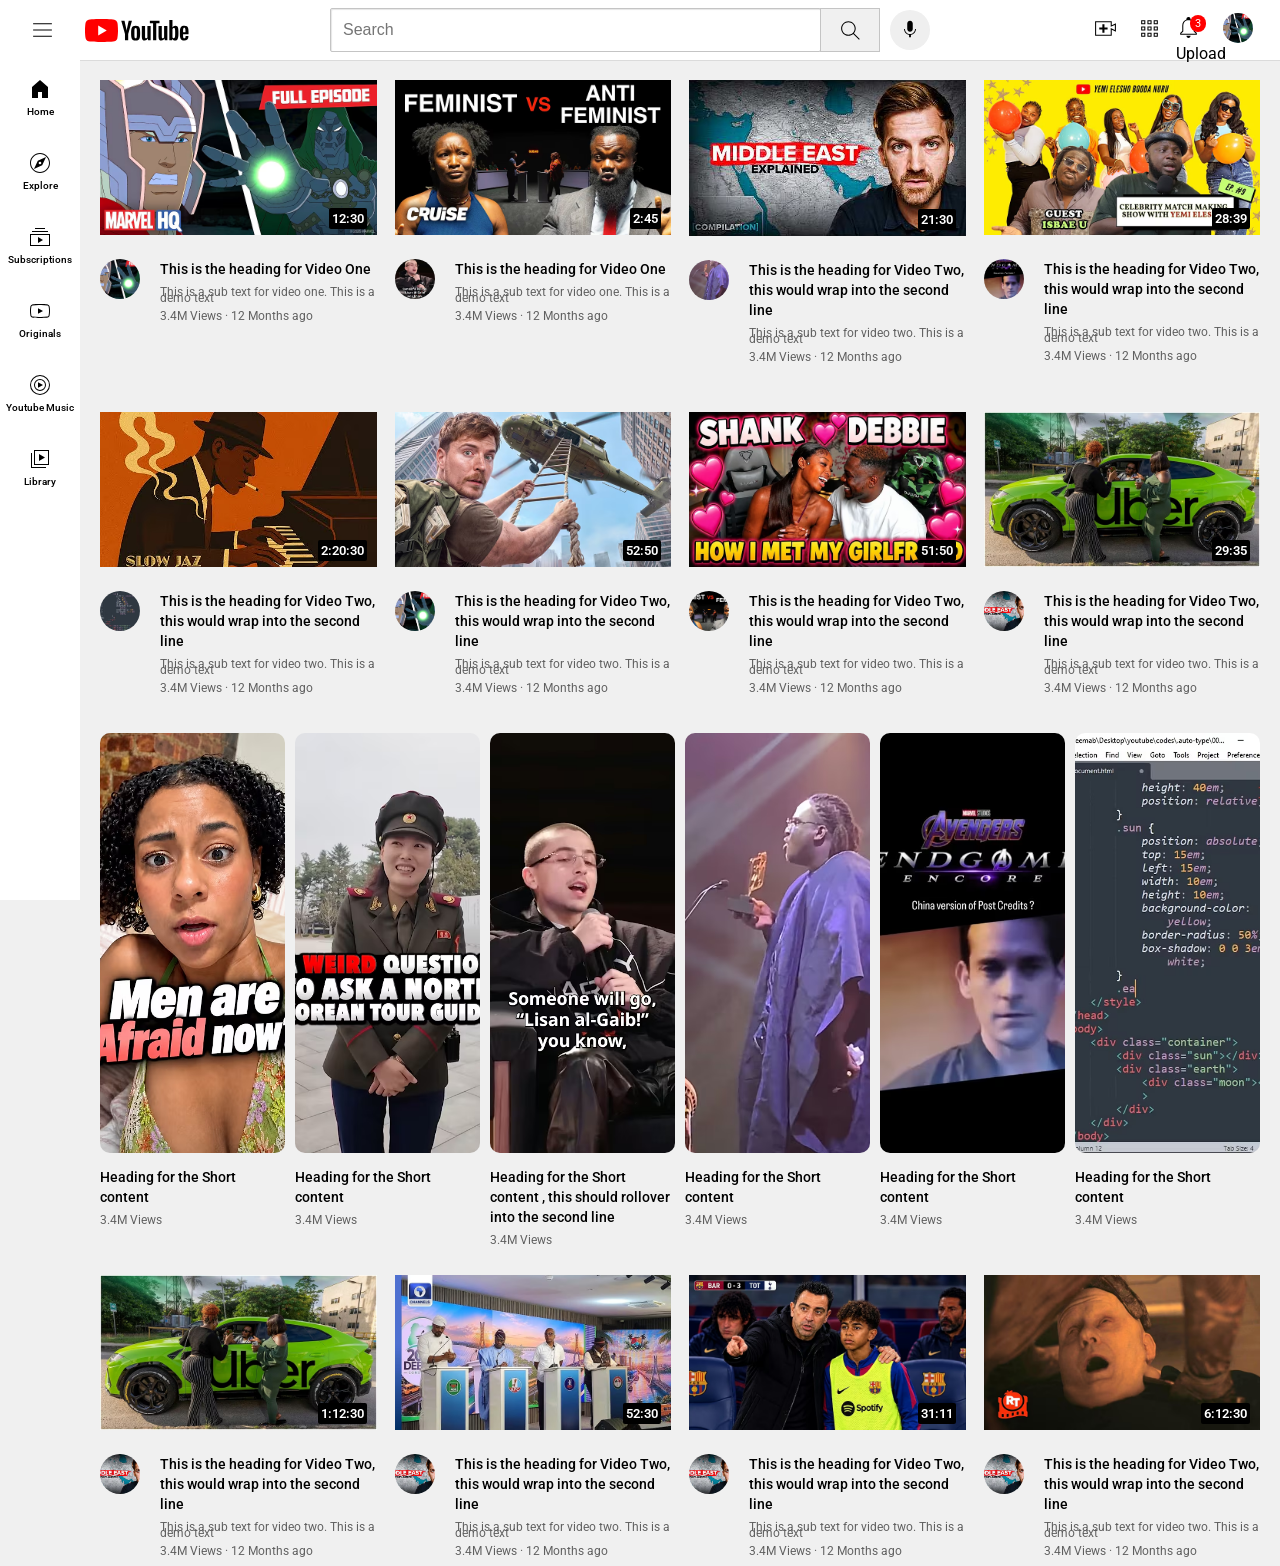
==== commit 764669f6: "neww" ====
--- a/Youtube-build/youtube.html
+++ b/Youtube-build/youtube.html
@@ -33,7 +33,7 @@
 				<img class="voice-img"
 				src="icons/voice-search-icon.svg">
 					<div class="tooltip"> 
-						Voice Search 
+						Search with your voice 
 					</div>
 			</button>
 		</div>
--- a/Youtube-build/styles/header.css
+++ b/Youtube-build/styles/header.css
@@ -92,9 +92,11 @@
     pointer-events: none;
 }
 
-.search:hover .tooltip{
+.search:hover .tooltip,
+.voice:hover .tooltip{
     opacity:1;
 }
+
 
 .search:hover{
     cursor:pointer;
@@ -125,15 +127,13 @@
     background-color:gray;
     color:white;
     font-size: 12px;
-    width:70px;
     opacity: 0;
     transition: opacity 0.15s;
     pointer-events: none;
-
-}
-.voice:hover .tooltip{
-    opacity:1;
-}
+    white-space: nowrap;
+
+}
+
 .voice:hover{
     cursor:pointer;
 }
@@ -159,7 +159,9 @@
     position:relative;
 }
 
-.upload .tooltip{
+.upload .tooltip,
+.apps .tooltip{
+
     font-family: "Roboto", Arial;
     position:absolute;
     bottom:-30px;
@@ -173,6 +175,10 @@
     font-size:11px;
     width:40px; 
     opacity: 0;
+    z-index: 200;
+    transition: opacity 0.15s;
+    pointer-events: none;
+    white-space: nowrap;
 }
 
 .upload:hover .tooltip{
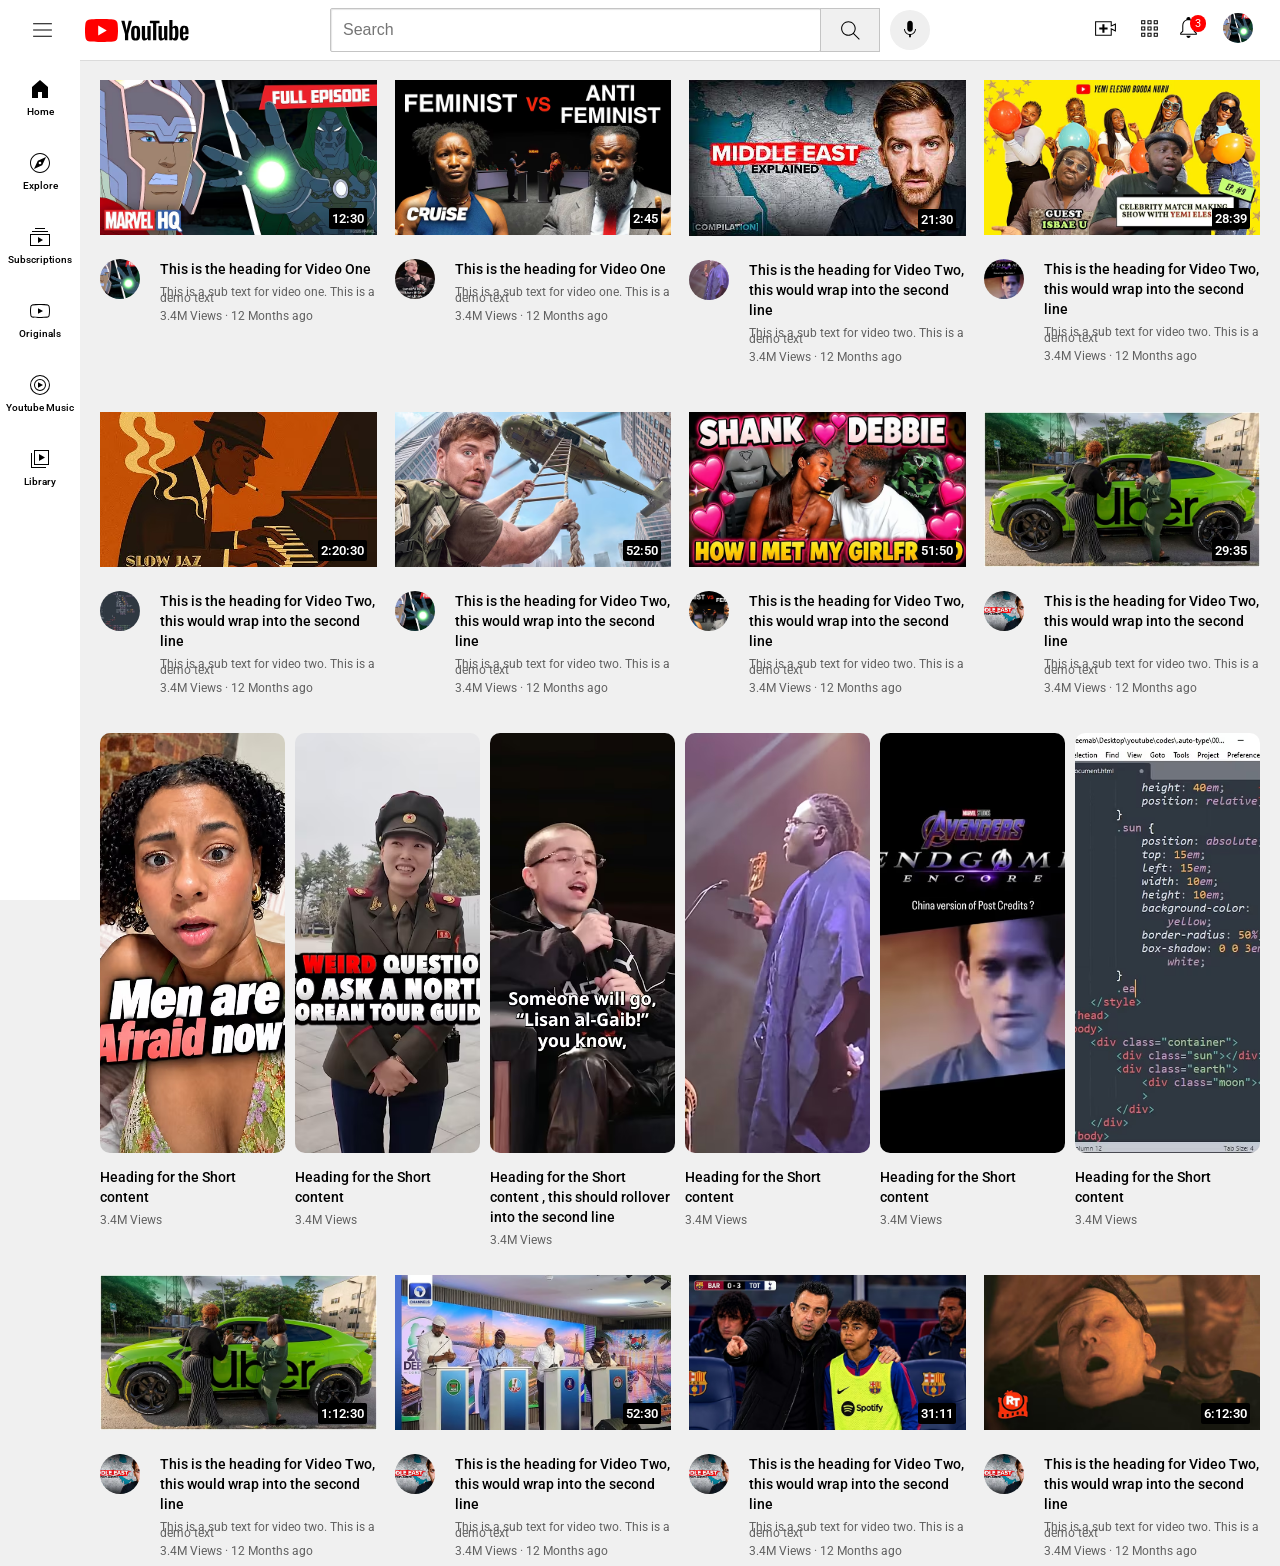
==== commit 45f0c750: "lakishd" ====
--- a/Youtube-build/youtube.html
+++ b/Youtube-build/youtube.html
@@ -56,7 +56,7 @@
 						3
 				</div>
 				<div class="tooltip">
-					Upload
+					Notifications
 				</div>	
 			</div>
 			</button>
--- a/Youtube-build/styles/header.css
+++ b/Youtube-build/styles/header.css
@@ -160,20 +160,19 @@
 }
 
 .upload .tooltip,
-.apps .tooltip{
-
+.apps .tooltip,
+.notifications .tooltip{
     font-family: "Roboto", Arial;
     position:absolute;
     bottom:-30px;
-    margin-left:-10px;
+    left:-10px;
     padding-top: 4px;
     padding-bottom: 4px;
     padding-left:8px;
     padding-right:8px;
     background-color:gray;
     color:white;
-    font-size:11px;
-    width:40px; 
+    font-size:12px;
     opacity: 0;
     z-index: 200;
     transition: opacity 0.15s;
@@ -206,6 +205,9 @@
 }
 .notifications:hover{
     cursor:pointer;
+}
+.notifications:hover .tooltip{
+    opacity:1;
 }
 
 .notification-counter{
